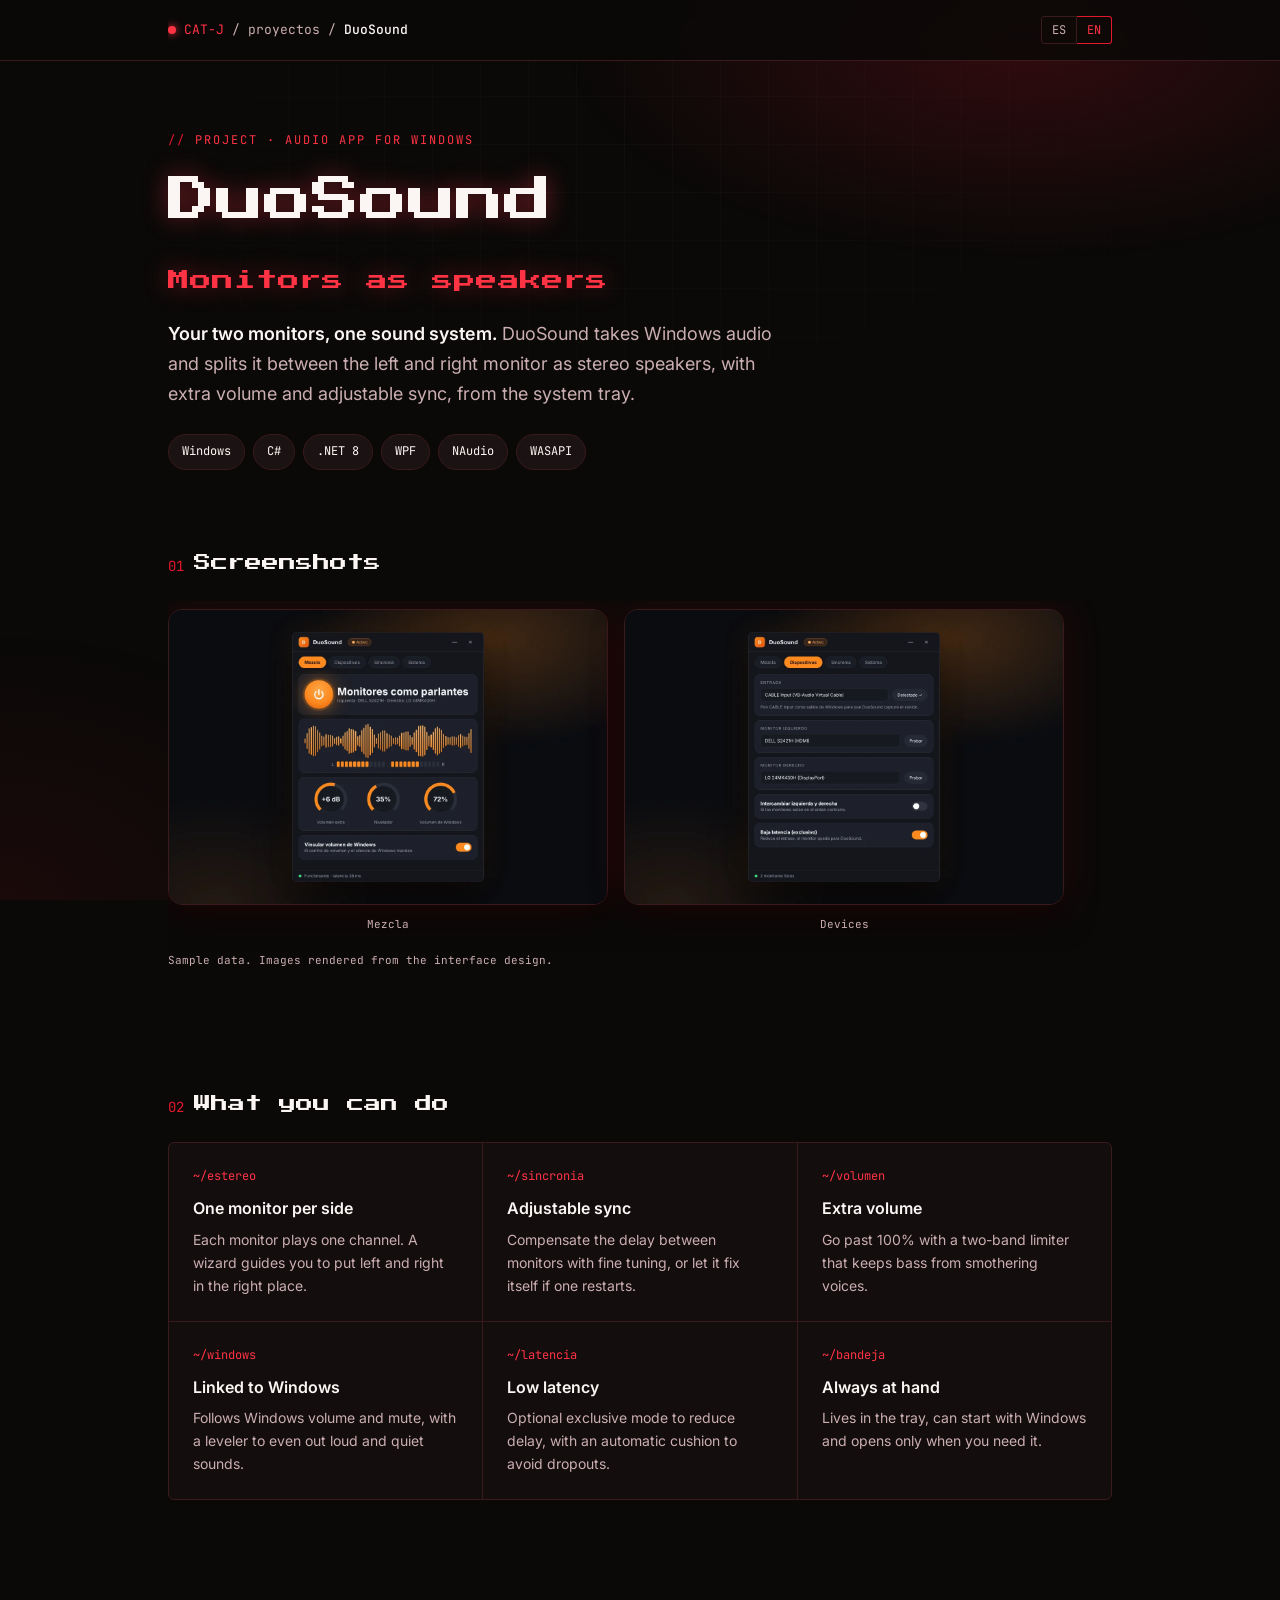
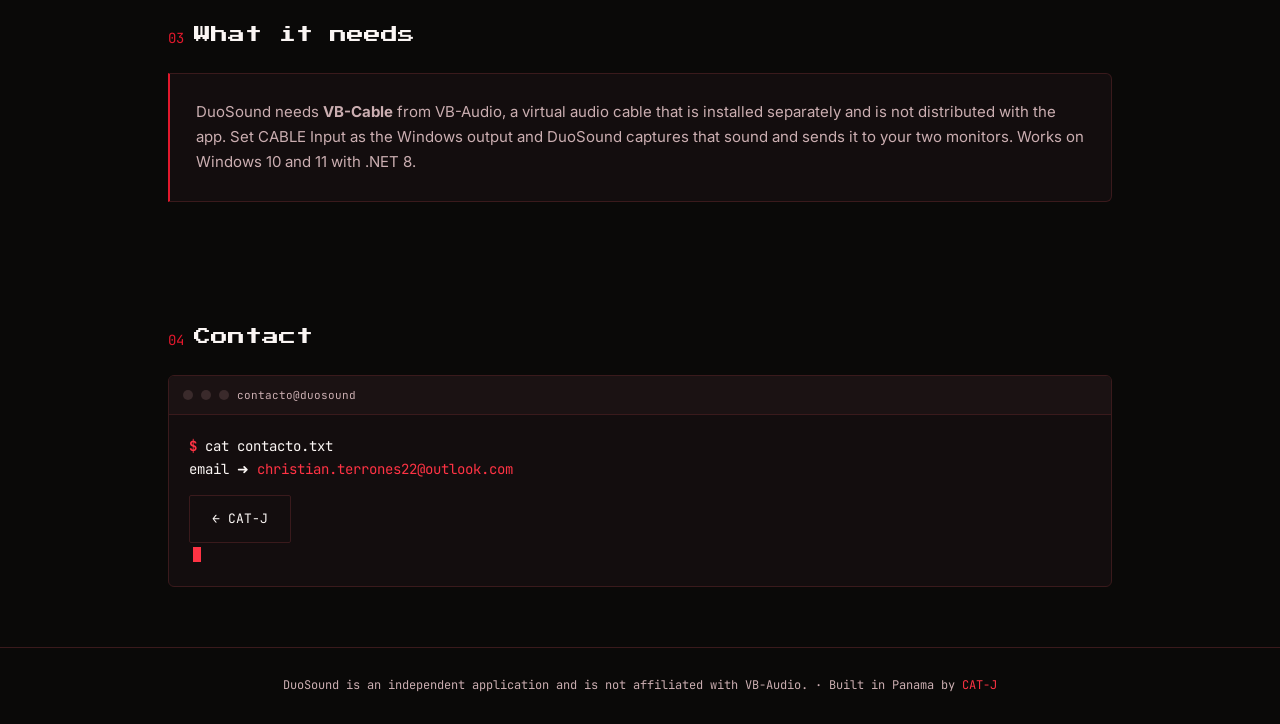
==== duosound/index.html @ 63ab6f9e "Add DuoSound project showcase Add a bilingual landing page for the Windows audio app, including scre" ====
<!doctype html>
<html lang="es" class="l-es">
<head>
<meta charset="utf-8">
<meta name="viewport" content="width=device-width, initial-scale=1">
<title>DuoSound – Tus dos monitores como parlantes estéreo</title>
<meta name="description" content="DuoSound is a Windows tray app that uses your two monitors as left and right speakers, with extra volume, a leveler and a calibration wizard. / DuoSound es una app de bandeja para Windows que usa tus dos monitores como parlantes izquierdo y derecho.">
<meta name="theme-color" content="#0a0908">
<link rel="icon" href="data:image/svg+xml,%3Csvg xmlns='http://www.w3.org/2000/svg' viewBox='0 0 64 64'%3E%3Crect width='64' height='64' rx='12' fill='%230a0908'/%3E%3Ccircle cx='32' cy='32' r='12' fill='%23ff3344'/%3E%3C/svg%3E">
<link rel="preconnect" href="https://fonts.googleapis.com"><link rel="preconnect" href="https://fonts.gstatic.com" crossorigin>
<link href="https://fonts.googleapis.com/css2?family=Press+Start+2P&family=JetBrains+Mono:wght@400;500;700&family=Inter:wght@400;500;600&display=swap" rel="stylesheet">
<link rel="stylesheet" href="theme.css">
</head>
<body>
<div class="glow"></div>
<nav><div class="container">
  <div class="crumb"><span class="dot"></span><a href="../">CAT-J</a><span>/</span><span>proyectos</span><span>/</span><b>DuoSound</b></div>
  <div class="navr"><span class="lang"><button data-l="es" aria-pressed="true">ES</button><button data-l="en" aria-pressed="false">EN</button></span></div>
</div></nav>

<header><div class="container" style="padding-top:70px;padding-bottom:30px">
  <div class="eyebrow"><span lang="es">Proyecto · Aplicación de audio para Windows</span><span lang="en">Project · Audio app for Windows</span></div>
  <h1>DuoSound<br><span style="font-size:.45em"><span lang="es">Monitores como parlantes</span><span lang="en">Monitors as speakers</span></span></h1>
  <p class="lead" lang="es"><strong>Tus dos monitores, un sistema de sonido.</strong> DuoSound toma el audio de Windows y lo reparte entre el monitor izquierdo y el derecho como parlantes estéreo, con volumen extra y sincronía ajustable, desde la bandeja del sistema.</p>
  <p class="lead" lang="en"><strong>Your two monitors, one sound system.</strong> DuoSound takes Windows audio and splits it between the left and right monitor as stereo speakers, with extra volume and adjustable sync, from the system tray.</p>
  <div class="pills"><span class="pill">Windows</span><span class="pill">C#</span><span class="pill">.NET 8</span><span class="pill">WPF</span><span class="pill">NAudio</span><span class="pill">WASAPI</span></div>
</div></header>

<section style="padding-top:20px"><div class="container">
  <h2><span class="n">01</span><span lang="es">Capturas</span><span lang="en">Screenshots</span></h2>
  <div class="shots wide"><figure><a href="img/duosound-mezcla.webp"><img src="img/duosound-mezcla.webp" width="1280" height="860" alt="Mezcla con el botón de encendido, la onda en vivo, los medidores izquierdo y derecho y las perillas de volumen"></a><figcaption><span lang="es">Mezcla</span><span lang="en">Mezcla</span></figcaption></figure><figure><a href="img/duosound-dispositivos.webp"><img src="img/duosound-dispositivos.webp" width="1280" height="860" alt="Elección del cable virtual y de los monitores izquierdo y derecho"></a><figcaption><span lang="es">Dispositivos</span><span lang="en">Devices</span></figcaption></figure><figure><a href="img/duosound-sincronia.webp"><img src="img/duosound-sincronia.webp" width="1280" height="860" alt="Ajuste de sincronía entre monitores y tono de prueba"></a><figcaption><span lang="es">Sincronía</span><span lang="en">Sync</span></figcaption></figure><figure><a href="img/duosound-sistema.webp"><img src="img/duosound-sistema.webp" width="1280" height="860" alt="Opciones de inicio con Windows y bandeja"></a><figcaption><span lang="es">Sistema</span><span lang="en">System</span></figcaption></figure><figure><a href="img/duosound-asistente.webp"><img src="img/duosound-asistente.webp" width="1280" height="860" alt="Asistente de calibración en el paso de sincronía"></a><figcaption><span lang="es">Asistente</span><span lang="en">Wizard</span></figcaption></figure></div>
  <p class="note"><span lang="es">Datos de ejemplo. Imágenes generadas a partir del diseño de la interfaz.</span><span lang="en">Sample data. Images rendered from the interface design.</span></p>
</div></section>

<section><div class="container">
  <h2><span class="n">02</span><span lang="es">Qué puedes hacer</span><span lang="en">What you can do</span></h2>
  <div class="grid">
    <div class="cell"><div class="path">~/estereo</div><h3 lang="es">Un monitor por lado</h3><h3 lang="en">One monitor per side</h3><p lang="es">Cada monitor reproduce un canal. Un asistente te guía para dejar izquierda y derecha en su sitio.</p><p lang="en">Each monitor plays one channel. A wizard guides you to put left and right in the right place.</p></div>
    <div class="cell"><div class="path">~/sincronia</div><h3 lang="es">Sincronía ajustable</h3><h3 lang="en">Adjustable sync</h3><p lang="es">Compensa el retraso entre monitores con un ajuste fino, o deja que se corrija solo si uno se reinicia.</p><p lang="en">Compensate the delay between monitors with fine tuning, or let it fix itself if one restarts.</p></div>
    <div class="cell"><div class="path">~/volumen</div><h3 lang="es">Volumen extra</h3><h3 lang="en">Extra volume</h3><p lang="es">Sube más allá del 100 % con un limitador de dos bandas que evita que los graves ahoguen las voces.</p><p lang="en">Go past 100% with a two-band limiter that keeps bass from smothering voices.</p></div>
    <div class="cell"><div class="path">~/windows</div><h3 lang="es">Vinculado a Windows</h3><h3 lang="en">Linked to Windows</h3><p lang="es">Sigue el volumen y el silencio de Windows, con un nivelador para igualar sonidos fuertes y bajos.</p><p lang="en">Follows Windows volume and mute, with a leveler to even out loud and quiet sounds.</p></div>
    <div class="cell"><div class="path">~/latencia</div><h3 lang="es">Baja latencia</h3><h3 lang="en">Low latency</h3><p lang="es">Modo exclusivo opcional para reducir el retraso, con margen automático para que no se corte.</p><p lang="en">Optional exclusive mode to reduce delay, with an automatic cushion to avoid dropouts.</p></div>
    <div class="cell"><div class="path">~/bandeja</div><h3 lang="es">Siempre a mano</h3><h3 lang="en">Always at hand</h3><p lang="es">Vive en la bandeja, puede iniciar con Windows y se abre solo cuando lo necesitas.</p><p lang="en">Lives in the tray, can start with Windows and opens only when you need it.</p></div>
  </div>
</div></section>

<section><div class="container">
  <h2><span class="n">03</span><span lang="es">Qué necesita</span><span lang="en">What it needs</span></h2>
  <div class="panel">
    <p lang="es">DuoSound necesita <strong>VB-Cable</strong> de VB-Audio, un cable de audio virtual que se instala por separado y no se distribuye con la app. Configura CABLE Input como salida de Windows y DuoSound captura ese sonido y lo envía a tus dos monitores. Funciona en Windows 10 y 11 con .NET 8.</p>
    <p lang="en">DuoSound needs <strong>VB-Cable</strong> from VB-Audio, a virtual audio cable that is installed separately and is not distributed with the app. Set CABLE Input as the Windows output and DuoSound captures that sound and sends it to your two monitors. Works on Windows 10 and 11 with .NET 8.</p>
  </div>
</div></section>

<section><div class="container">
  <h2><span class="n">04</span><span lang="es">Contacto</span><span lang="en">Contact</span></h2>
  <div class="term"><div class="bar"><i></i><i></i><i></i><span>contacto@duosound</span></div>
  <div class="body"><div><span class="pr">$</span> cat contacto.txt</div><div>email ➜ <a href="mailto:christian.terrones22@outlook.com">christian.terrones22@outlook.com</a></div><div style="margin-top:14px"><a class="btn" href="../">← CAT-J</a></div></div></div>
</div></section>

<footer><div class="container">
  <span lang="es">DuoSound es una aplicación independiente y no está afiliada a VB-Audio. · Hecho en Panamá por <a href="../">CAT-J</a></span>
  <span lang="en">DuoSound is an independent application and is not affiliated with VB-Audio. · Built in Panama by <a href="../">CAT-J</a></span>
</div></footer>
<script src="lang.js"></script>
<script src="fx.js"></script>
</body>
</html>
---- duosound/theme.css ----
:root{--bg:#0a0908;--bg-panel:#130d0e;--bg-panel-2:#1b1213;--red:#e2182c;--red-bright:#ff3344;--red-deep:#5c0d14;--line:#3a1a1c;--text:#fbf6f4;--muted:#cbaeb1;--mono:'JetBrains Mono',monospace;--display:'Press Start 2P','JetBrains Mono',monospace;--body:'Inter',sans-serif}
*{box-sizing:border-box;margin:0;padding:0}
html{scroll-behavior:smooth}
body{background:var(--bg);color:var(--text);font-family:var(--body);line-height:1.65;overflow-x:hidden}
::selection{background:var(--red);color:#fff}
a{color:var(--red-bright);text-decoration:none}
a:hover{color:#fff}
a:focus-visible,button:focus-visible{outline:2px solid var(--red-bright);outline-offset:3px}
.glow{position:fixed;inset:0;z-index:-1;pointer-events:none;background:radial-gradient(ellipse 60% 40% at 80% 5%,rgba(226,24,44,.18),transparent 60%),radial-gradient(ellipse 50% 50% at 0% 100%,rgba(226,24,44,.08),transparent 60%)}
.glow::after{content:'';position:absolute;inset:0;background-image:linear-gradient(rgba(255,255,255,.025) 1px,transparent 1px),linear-gradient(90deg,rgba(255,255,255,.025) 1px,transparent 1px);background-size:48px 48px;-webkit-mask-image:radial-gradient(ellipse 70% 60% at 50% 15%,#000,transparent 75%);mask-image:radial-gradient(ellipse 70% 60% at 50% 15%,#000,transparent 75%)}
.container{max-width:1000px;margin:0 auto;padding:0 28px}
nav{position:sticky;top:0;z-index:50;background:rgba(10,9,8,.85);backdrop-filter:blur(10px);border-bottom:1px solid var(--line)}
nav .container{display:flex;align-items:center;justify-content:space-between;height:60px;gap:16px}
.crumb{font-family:var(--mono);font-size:13px;color:var(--muted);display:flex;align-items:center;gap:8px;white-space:nowrap;overflow:hidden}
.crumb .dot{width:8px;height:8px;border-radius:50%;background:var(--red-bright);box-shadow:0 0 8px var(--red-bright);flex:none}
.crumb a{color:var(--red-bright)}
.crumb b{color:var(--text);font-weight:500}
.navr{display:flex;gap:18px;align-items:center;font-family:var(--mono);font-size:13px}
.navr a{color:var(--muted)}.navr a:hover{color:var(--red-bright)}
.lang button{font-family:var(--mono);font-size:12px;background:none;border:1px solid var(--line);color:var(--muted);padding:5px 10px;cursor:pointer}
.lang button[aria-pressed=true]{border-color:var(--red);color:var(--red-bright)}
.lang button:first-child{border-radius:3px 0 0 3px}.lang button:last-child{border-radius:0 3px 3px 0;border-left:0}
.eyebrow{font-family:var(--mono);font-size:12px;color:var(--red-bright);letter-spacing:2px;text-transform:uppercase;margin-bottom:16px}
.eyebrow::before{content:'// ';color:var(--red)}
h1{font-family:var(--display);font-weight:400;font-size:clamp(26px,5vw,48px);line-height:1.4;margin-bottom:18px;text-shadow:0 0 24px rgba(255,51,68,.45)}
h1 span{color:var(--red-bright)}
h2{font-family:var(--display);font-weight:400;font-size:clamp(13px,1.6vw,17px);line-height:1.8;margin-bottom:22px}
h2 .n{font-family:var(--mono);font-size:14px;color:var(--red);margin-right:10px}
h3{font-size:16px;font-weight:600;margin-bottom:6px}
section{padding:60px 0}
.lead{font-size:18px;color:var(--muted);max-width:620px;margin-bottom:26px}
.lead strong,.p strong{color:var(--text);font-weight:600}
.pills{display:flex;flex-wrap:wrap;gap:8px;margin-bottom:28px}
.pill{font-family:var(--mono);font-size:12px;padding:7px 13px;border:1px solid var(--line);border-radius:20px;background:var(--bg-panel-2)}
.btn{font-family:var(--mono);font-size:13px;padding:12px 22px;border-radius:2px;border:1px solid var(--line);display:inline-block;color:var(--text);transition:.2s}
.btn:hover{border-color:var(--red);color:var(--red-bright)}
.btn.primary{background:var(--red);border-color:var(--red);color:#fff}.btn.primary:hover{background:var(--red-bright);box-shadow:0 0 24px rgba(255,51,68,.4)}
.shots{display:flex;gap:16px;overflow-x:auto;padding:8px 4px 18px;scroll-snap-type:x mandatory}
.shots figure{flex:none;scroll-snap-align:start;text-align:center}
.shots img{display:block;width:190px;height:auto;border-radius:14px;border:1px solid var(--line);box-shadow:0 0 40px rgba(226,24,44,.14),0 14px 30px rgba(0,0,0,.6);transition:.25s}
.shots img:hover{border-color:var(--red);transform:translateY(-4px)}
.shots figcaption{font-family:var(--mono);font-size:11px;color:var(--muted);margin-top:10px}
.note{font-family:var(--mono);font-size:11px;color:var(--muted)}
.grid{display:grid;grid-template-columns:repeat(3,1fr);gap:1px;background:var(--line);border:1px solid var(--line);border-radius:6px;overflow:hidden}
.cell{background:var(--bg-panel);padding:24px}
.cell .path{font-family:var(--mono);font-size:12px;color:var(--red-bright);margin-bottom:8px}
.cell p{color:var(--muted);font-size:14px}
.panel{background:var(--bg-panel);border:1px solid var(--line);border-left:2px solid var(--red);border-radius:0 6px 6px 0;padding:26px;color:var(--muted);font-size:15px}
.panel p+p{margin-top:12px}
.panel ul{margin:12px 0 0 1.2em}
.panel li{margin-bottom:6px}
.term{background:var(--bg-panel);border:1px solid var(--line);border-radius:6px;overflow:hidden}
.term .bar{display:flex;gap:8px;align-items:center;padding:10px 14px;background:var(--bg-panel-2);border-bottom:1px solid var(--line);font-family:var(--mono);font-size:11px;color:var(--muted)}
.term .bar i{width:10px;height:10px;border-radius:50%;background:#3a2a2b}
.term .body{padding:20px;font-family:var(--mono);font-size:14px}
.term .pr{color:var(--red-bright);font-weight:700}
.legal h2{margin-top:34px;font-size:13px}
.legal p,.legal li{color:var(--muted);font-size:15px;margin-bottom:8px}
.legal ul{margin:0 0 8px 1.3em}
.legal strong{color:var(--text)}
.legal code{font-family:var(--mono);font-size:13px;color:var(--red-bright)}
.sub{font-family:var(--mono);font-size:12px;color:var(--muted);margin-bottom:24px}
footer{border-top:1px solid var(--line);padding:28px 0;text-align:center;font-family:var(--mono);font-size:12px;color:var(--muted)}
html.l-es [lang=en],html.l-en [lang=es]{display:none!important}
@media(max-width:760px){.grid{grid-template-columns:1fr}.navr .hide{display:none}section{padding:44px 0}.shots img{width:150px}}
@media(prefers-reduced-motion:reduce){*{transition:none!important;scroll-behavior:auto!important}}

html{scrollbar-width:thin;scrollbar-color:var(--red-deep) var(--bg)}
::-webkit-scrollbar{width:10px;height:10px}
::-webkit-scrollbar-track{background:var(--bg)}
::-webkit-scrollbar-thumb{background:var(--red-deep);border-radius:10px;border:2px solid var(--bg)}
::-webkit-scrollbar-thumb:hover{background:var(--red)}
.shots{scrollbar-width:thin;scrollbar-color:var(--red) var(--bg-panel-2)}
.shots::-webkit-scrollbar{height:8px}
.shots::-webkit-scrollbar-track{background:var(--bg-panel-2);border-radius:8px}
.shots::-webkit-scrollbar-thumb{background:var(--red);border-radius:8px;border:0}
.shots img{aspect-ratio:360/779;background:var(--bg-panel-2)}
.navr a,.crumb a{position:relative}
.navr a::after{content:'';position:absolute;left:0;right:0;bottom:-4px;height:2px;background:var(--red-bright);transform:scaleX(0);transform-origin:left;transition:transform .25s}
.navr a:hover::after{transform:scaleX(1)}

/* ===== Animaciones ===== */
.progress{position:fixed;top:0;left:0;height:2px;width:100%;background:var(--red-bright);transform-origin:0 50%;transform:scaleX(0);z-index:60;box-shadow:0 0 10px var(--red-bright)}
@keyframes subir{from{opacity:0;transform:translateY(16px)}to{opacity:1;transform:none}}
header .container>*{animation:subir .7s ease both}
header .container>*:nth-child(2){animation-delay:.08s}
header .container>*:nth-child(3){animation-delay:.16s}
header .container>*:nth-child(4){animation-delay:.24s}
header .container>*:nth-child(5){animation-delay:.32s}
main.legal>*{animation:subir .6s ease both}
main.legal>*:nth-child(2){animation-delay:.08s}
main.legal>*:nth-child(3){animation-delay:.16s}
@keyframes brillo{0%,100%{text-shadow:0 0 18px rgba(255,51,68,.35)}50%{text-shadow:0 0 34px rgba(255,51,68,.75)}}
h1{animation:brillo 4s ease-in-out infinite}
header .container>h1{animation:subir .7s ease .08s both,brillo 4s ease-in-out .8s infinite}
@keyframes latido{70%{box-shadow:0 0 0 8px rgba(255,51,68,0)}100%{box-shadow:0 0 0 0 rgba(255,51,68,0)}}
.crumb .dot{animation:latido 2.2s infinite}
.reveal{opacity:0;transform:translateY(18px);transition:opacity .7s ease,transform .7s ease}
.reveal.in{opacity:1;transform:none}
.cell{transition:background .25s,transform .25s}
.cell:hover{background:var(--bg-panel-2);transform:translateY(-3px)}
.cell:hover .path{text-shadow:0 0 10px var(--red-bright)}
.pill{transition:border-color .2s,color .2s,transform .2s}
.pill:hover{border-color:var(--red);color:var(--red-bright);transform:translateY(-2px)}
.panel{transition:border-color .25s,box-shadow .25s}
.panel:hover{border-color:var(--red-deep);box-shadow:0 0 30px rgba(226,24,44,.12)}
.cursor{display:inline-block;width:8px;height:15px;background:var(--red-bright);vertical-align:middle;margin-left:4px;animation:parpadeo 1s steps(1) infinite}
@keyframes parpadeo{50%{opacity:0}}
@media(prefers-reduced-motion:reduce){*{animation:none!important;transition:none!important}.reveal{opacity:1;transform:none}}

/* Capturas de escritorio (horizontales) */
.shots.wide img{width:440px;aspect-ratio:1280/860}
@media(max-width:760px){.shots.wide img{width:300px}}
.lead code,.cell code,.panel code{font-family:var(--mono);font-size:.88em;color:var(--red-bright)}
.panel p[lang]{margin-top:0}
html.l-es .panel p[lang=es]~p[lang=es],html.l-en .panel p[lang=en]~p[lang=en]{margin-top:12px}
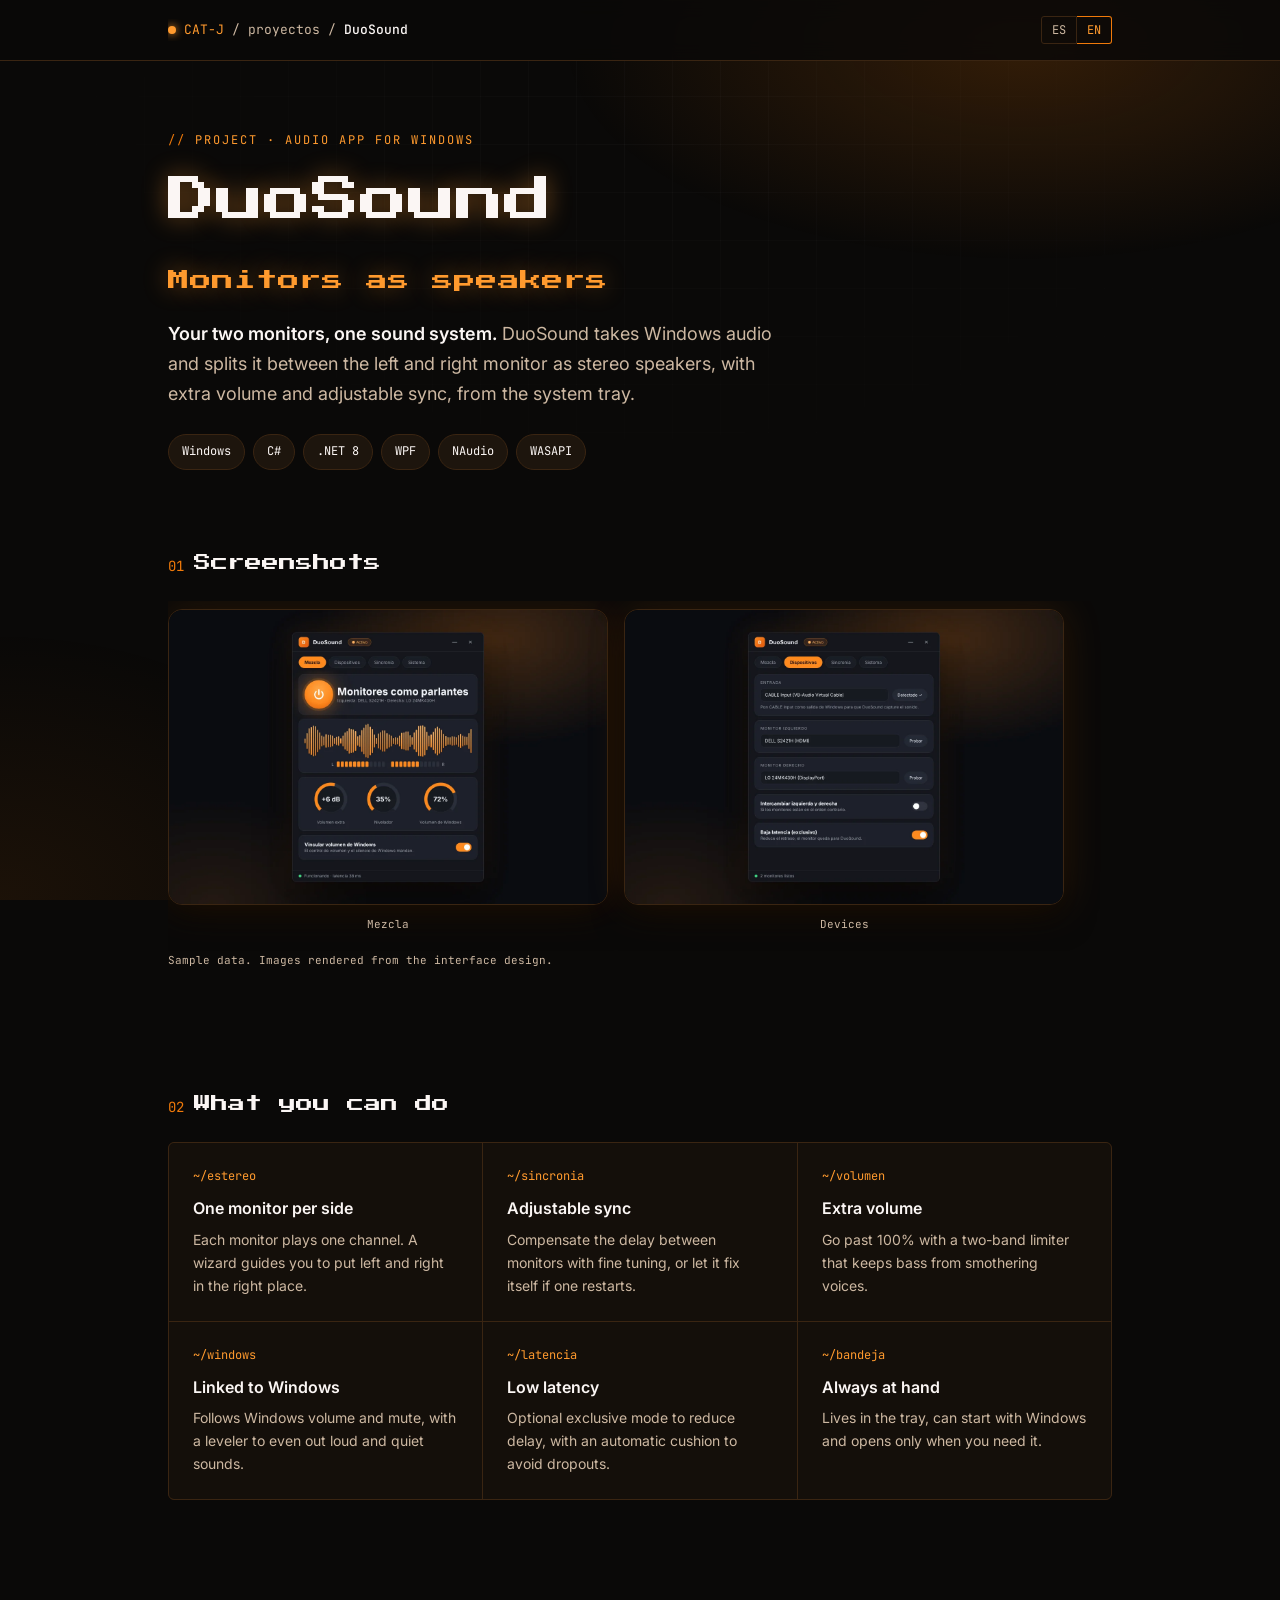
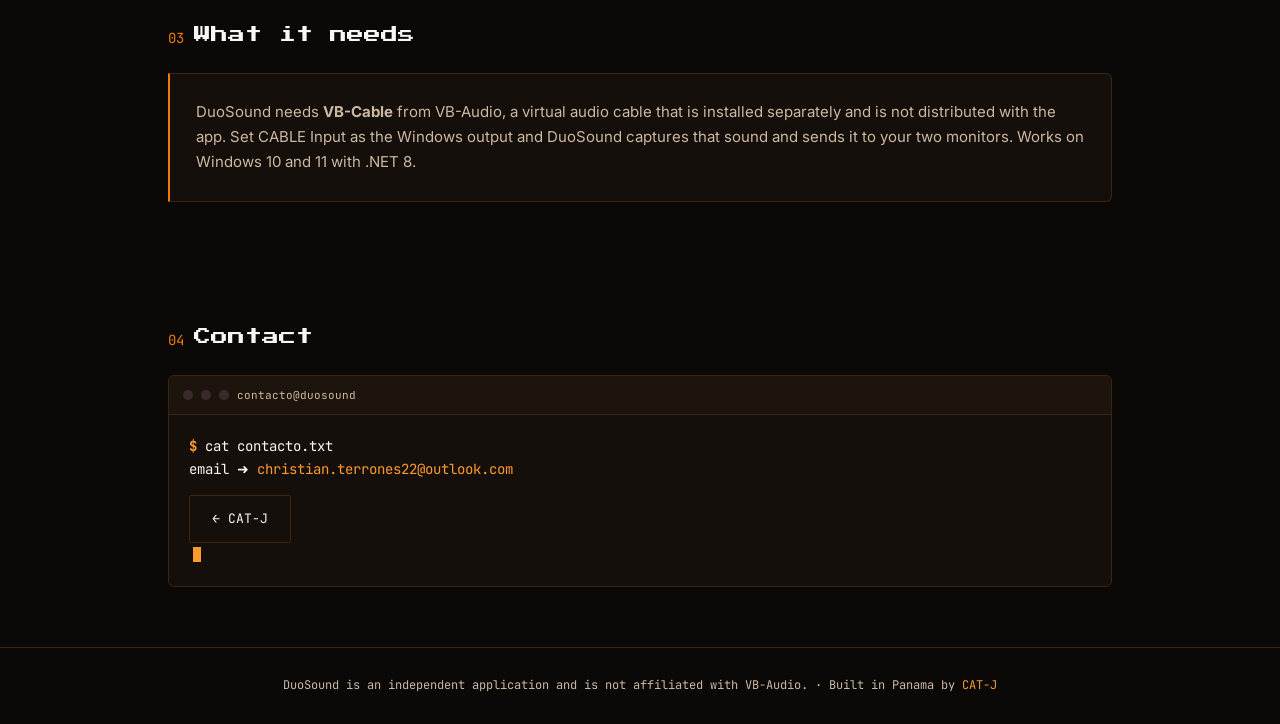
==== commit ac99218a: "Add distinct accent themes for project pages Give SGFP, Lumio, DuoSound, and the institutional porta" ====
--- a/duosound/index.html
+++ b/duosound/index.html
@@ -6,7 +6,7 @@
 <title>DuoSound – Tus dos monitores como parlantes estéreo</title>
 <meta name="description" content="DuoSound is a Windows tray app that uses your two monitors as left and right speakers, with extra volume, a leveler and a calibration wizard. / DuoSound es una app de bandeja para Windows que usa tus dos monitores como parlantes izquierdo y derecho.">
 <meta name="theme-color" content="#0a0908">
-<link rel="icon" href="data:image/svg+xml,%3Csvg xmlns='http://www.w3.org/2000/svg' viewBox='0 0 64 64'%3E%3Crect width='64' height='64' rx='12' fill='%230a0908'/%3E%3Ccircle cx='32' cy='32' r='12' fill='%23ff3344'/%3E%3C/svg%3E">
+<link rel="icon" href="data:image/svg+xml,%3Csvg xmlns='http://www.w3.org/2000/svg' viewBox='0 0 64 64'%3E%3Crect width='64' height='64' rx='12' fill='%230a0908'/%3E%3Ccircle cx='32' cy='32' r='12' fill='%23ff9a2e'/%3E%3C/svg%3E">
 <link rel="preconnect" href="https://fonts.googleapis.com"><link rel="preconnect" href="https://fonts.gstatic.com" crossorigin>
 <link href="https://fonts.googleapis.com/css2?family=Press+Start+2P&family=JetBrains+Mono:wght@400;500;700&family=Inter:wght@400;500;600&display=swap" rel="stylesheet">
 <link rel="stylesheet" href="theme.css">
--- a/duosound/theme.css
+++ b/duosound/theme.css
@@ -1,12 +1,12 @@
-:root{--bg:#0a0908;--bg-panel:#130d0e;--bg-panel-2:#1b1213;--red:#e2182c;--red-bright:#ff3344;--red-deep:#5c0d14;--line:#3a1a1c;--text:#fbf6f4;--muted:#cbaeb1;--mono:'JetBrains Mono',monospace;--display:'Press Start 2P','JetBrains Mono',monospace;--body:'Inter',sans-serif}
+:root{--bg:#0a0908;--bg-panel:#140f0a;--bg-panel-2:#1d150d;--red:#f07a0a;--red-bright:#ff9a2e;--red-deep:#5c2f06;--line:#3a2512;--text:#fbf6f4;--muted:#cdb8a2;--on-accent:#1a0d02;--mono:'JetBrains Mono',monospace;--display:'Press Start 2P','JetBrains Mono',monospace;--body:'Inter',sans-serif}
 *{box-sizing:border-box;margin:0;padding:0}
 html{scroll-behavior:smooth}
 body{background:var(--bg);color:var(--text);font-family:var(--body);line-height:1.65;overflow-x:hidden}
-::selection{background:var(--red);color:#fff}
+::selection{background:var(--red);color:var(--on-accent)}
 a{color:var(--red-bright);text-decoration:none}
 a:hover{color:#fff}
 a:focus-visible,button:focus-visible{outline:2px solid var(--red-bright);outline-offset:3px}
-.glow{position:fixed;inset:0;z-index:-1;pointer-events:none;background:radial-gradient(ellipse 60% 40% at 80% 5%,rgba(226,24,44,.18),transparent 60%),radial-gradient(ellipse 50% 50% at 0% 100%,rgba(226,24,44,.08),transparent 60%)}
+.glow{position:fixed;inset:0;z-index:-1;pointer-events:none;background:radial-gradient(ellipse 60% 40% at 80% 5%,rgba(240,122,10,.18),transparent 60%),radial-gradient(ellipse 50% 50% at 0% 100%,rgba(240,122,10,.08),transparent 60%)}
 .glow::after{content:'';position:absolute;inset:0;background-image:linear-gradient(rgba(255,255,255,.025) 1px,transparent 1px),linear-gradient(90deg,rgba(255,255,255,.025) 1px,transparent 1px);background-size:48px 48px;-webkit-mask-image:radial-gradient(ellipse 70% 60% at 50% 15%,#000,transparent 75%);mask-image:radial-gradient(ellipse 70% 60% at 50% 15%,#000,transparent 75%)}
 .container{max-width:1000px;margin:0 auto;padding:0 28px}
 nav{position:sticky;top:0;z-index:50;background:rgba(10,9,8,.85);backdrop-filter:blur(10px);border-bottom:1px solid var(--line)}
@@ -22,7 +22,7 @@
 .lang button:first-child{border-radius:3px 0 0 3px}.lang button:last-child{border-radius:0 3px 3px 0;border-left:0}
 .eyebrow{font-family:var(--mono);font-size:12px;color:var(--red-bright);letter-spacing:2px;text-transform:uppercase;margin-bottom:16px}
 .eyebrow::before{content:'// ';color:var(--red)}
-h1{font-family:var(--display);font-weight:400;font-size:clamp(26px,5vw,48px);line-height:1.4;margin-bottom:18px;text-shadow:0 0 24px rgba(255,51,68,.45)}
+h1{font-family:var(--display);font-weight:400;font-size:clamp(26px,5vw,48px);line-height:1.4;margin-bottom:18px;text-shadow:0 0 24px rgba(255,154,46,.45)}
 h1 span{color:var(--red-bright)}
 h2{font-family:var(--display);font-weight:400;font-size:clamp(13px,1.6vw,17px);line-height:1.8;margin-bottom:22px}
 h2 .n{font-family:var(--mono);font-size:14px;color:var(--red);margin-right:10px}
@@ -34,10 +34,10 @@
 .pill{font-family:var(--mono);font-size:12px;padding:7px 13px;border:1px solid var(--line);border-radius:20px;background:var(--bg-panel-2)}
 .btn{font-family:var(--mono);font-size:13px;padding:12px 22px;border-radius:2px;border:1px solid var(--line);display:inline-block;color:var(--text);transition:.2s}
 .btn:hover{border-color:var(--red);color:var(--red-bright)}
-.btn.primary{background:var(--red);border-color:var(--red);color:#fff}.btn.primary:hover{background:var(--red-bright);box-shadow:0 0 24px rgba(255,51,68,.4)}
+.btn.primary{background:var(--red);border-color:var(--red);color:var(--on-accent)}.btn.primary:hover{background:var(--red-bright);box-shadow:0 0 24px rgba(255,154,46,.4)}
 .shots{display:flex;gap:16px;overflow-x:auto;padding:8px 4px 18px;scroll-snap-type:x mandatory}
 .shots figure{flex:none;scroll-snap-align:start;text-align:center}
-.shots img{display:block;width:190px;height:auto;border-radius:14px;border:1px solid var(--line);box-shadow:0 0 40px rgba(226,24,44,.14),0 14px 30px rgba(0,0,0,.6);transition:.25s}
+.shots img{display:block;width:190px;height:auto;border-radius:14px;border:1px solid var(--line);box-shadow:0 0 40px rgba(240,122,10,.14),0 14px 30px rgba(0,0,0,.6);transition:.25s}
 .shots img:hover{border-color:var(--red);transform:translateY(-4px)}
 .shots figcaption{font-family:var(--mono);font-size:11px;color:var(--muted);margin-top:10px}
 .note{font-family:var(--mono);font-size:11px;color:var(--muted)}
@@ -90,10 +90,10 @@
 main.legal>*{animation:subir .6s ease both}
 main.legal>*:nth-child(2){animation-delay:.08s}
 main.legal>*:nth-child(3){animation-delay:.16s}
-@keyframes brillo{0%,100%{text-shadow:0 0 18px rgba(255,51,68,.35)}50%{text-shadow:0 0 34px rgba(255,51,68,.75)}}
+@keyframes brillo{0%,100%{text-shadow:0 0 18px rgba(255,154,46,.35)}50%{text-shadow:0 0 34px rgba(255,154,46,.75)}}
 h1{animation:brillo 4s ease-in-out infinite}
 header .container>h1{animation:subir .7s ease .08s both,brillo 4s ease-in-out .8s infinite}
-@keyframes latido{70%{box-shadow:0 0 0 8px rgba(255,51,68,0)}100%{box-shadow:0 0 0 0 rgba(255,51,68,0)}}
+@keyframes latido{70%{box-shadow:0 0 0 8px rgba(255,154,46,0)}100%{box-shadow:0 0 0 0 rgba(255,154,46,0)}}
 .crumb .dot{animation:latido 2.2s infinite}
 .reveal{opacity:0;transform:translateY(18px);transition:opacity .7s ease,transform .7s ease}
 .reveal.in{opacity:1;transform:none}
@@ -103,7 +103,7 @@
 .pill{transition:border-color .2s,color .2s,transform .2s}
 .pill:hover{border-color:var(--red);color:var(--red-bright);transform:translateY(-2px)}
 .panel{transition:border-color .25s,box-shadow .25s}
-.panel:hover{border-color:var(--red-deep);box-shadow:0 0 30px rgba(226,24,44,.12)}
+.panel:hover{border-color:var(--red-deep);box-shadow:0 0 30px rgba(240,122,10,.12)}
 .cursor{display:inline-block;width:8px;height:15px;background:var(--red-bright);vertical-align:middle;margin-left:4px;animation:parpadeo 1s steps(1) infinite}
 @keyframes parpadeo{50%{opacity:0}}
 @media(prefers-reduced-motion:reduce){*{animation:none!important;transition:none!important}.reveal{opacity:1;transform:none}}
